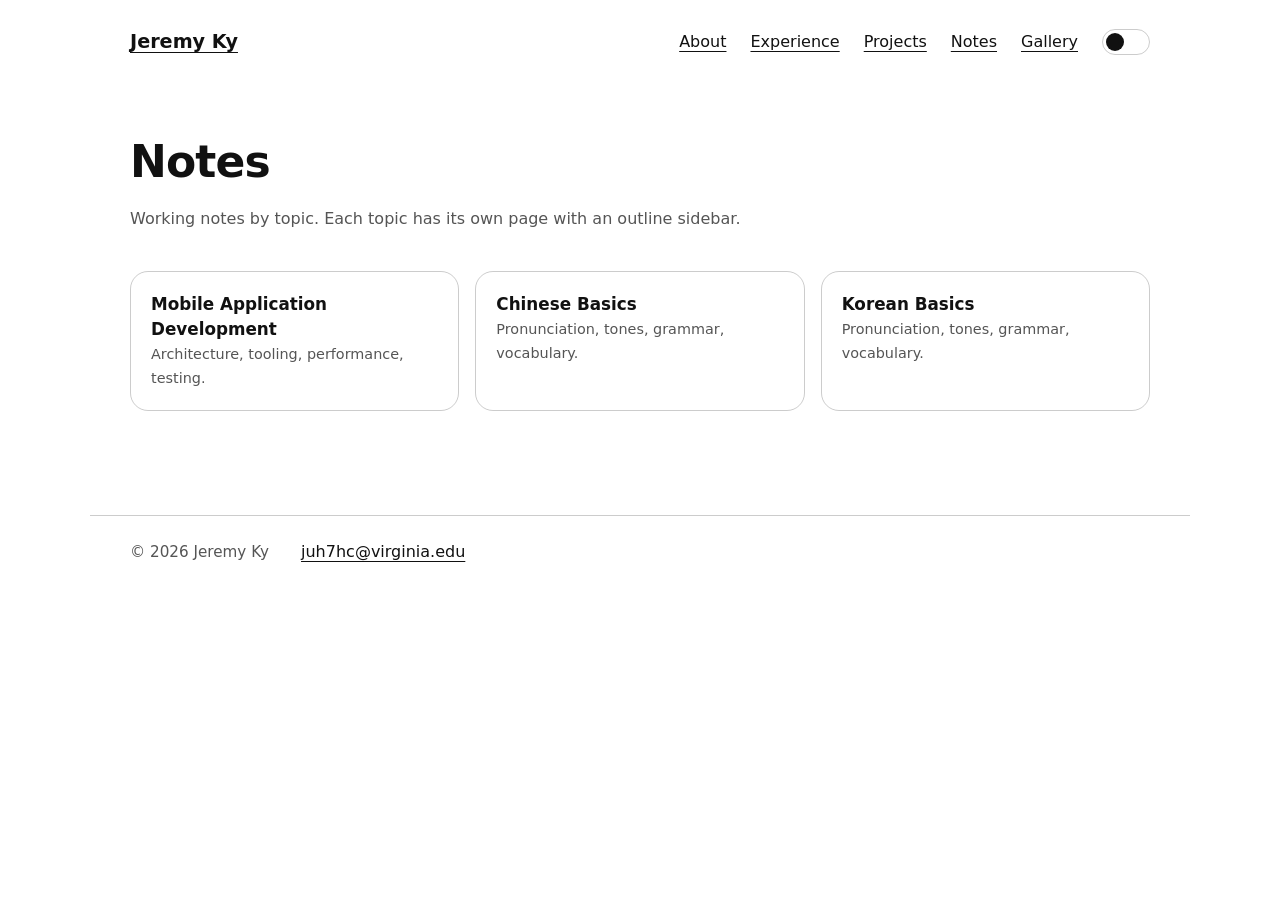
==== pages/notes/index.html @ 879fbbfe "updates + notes base" ====
<!DOCTYPE html>
<html lang="en" data-theme="light">
<head>
  <meta charset="UTF-8" />
  <meta name="viewport" content="width=device-width, initial-scale=1.0" />
  <title>Notes · Jeremy Ky</title>
  <link rel="icon" href="../../assets/img/favicon.jpeg" type="image/jpeg">
  <link rel="stylesheet" href="/assets/css/styles.css" />
</head>

<body>
  <header class="site-header">
    <nav class="nav container">
      <a class="nav__brand" href="/">Jeremy Ky</a>
      <div class="nav__right">
        <a href="/pages/about.html">About</a>
        <a href="/pages/experience.html">Experience</a>
        <a href="/pages/projects.html">Projects</a>
        <a href="/pages/notes/index.html" aria-current="page">Notes</a>
        <a href="/pages/gallery.html">Gallery</a>
        <button class="theme-toggle" type="button" aria-label="Toggle black/white theme">
          <span class="toggle-track">
            <span class="toggle-thumb"></span>
          </span>
        </button>
      </div>
    </nav>
  </header>

  <main class="container page">
    <header class="page__header">
      <h1 class="page__title">Notes</h1>
      <p class="page__subtitle">
        Working notes by topic. Each topic has its own page with an outline sidebar.
      </p>
    </header>

    <nav class="notes-index" aria-label="Topics">
      <a href="/pages/notes/mobile-app-dev.html" class="notes-index__link">
        <strong>Mobile Application Development</strong><br>
        <span style="color: var(--muted); font-size: 0.9rem;">Architecture, tooling, performance, testing.</span>
      </a>
      <a href="/pages/notes/chinese-basics.html" class="notes-index__link">
        <strong>Chinese Basics</strong><br>
        <span style="color: var(--muted); font-size: 0.9rem;">Pronunciation, tones, grammar, vocabulary.</span>
      </a>
      <a href="/pages/notes/korean-basics.html" class="notes-index__link">
        <strong>Korean Basics</strong><br>
        <span style="color: var(--muted); font-size: 0.9rem;">Pronunciation, tones, grammar, vocabulary.</span>
      </a>
    </nav>
  </main>

  <footer class="site-footer">
    <div class="container footer">
      <p class="footer__small">© <span id="year"></span> Jeremy Ky</p>
      <div class="footer__links">
        <a href="mailto:juh7hc@virginia.edu">juh7hc@virginia.edu</a>
      </div>
    </div>
  </footer>

  <script>
    document.getElementById("year").textContent = new Date().getFullYear();
    const root = document.documentElement;
    const btn = document.querySelector(".theme-toggle");
    const saved = localStorage.getItem("theme");
    if (saved) root.setAttribute("data-theme", saved);
    btn.addEventListener("click", () => {
      const current = root.getAttribute("data-theme") || "light";
      const next = current === "bw" ? "light" : "bw";
      root.setAttribute("data-theme", next);
      localStorage.setItem("theme", next);
    });
  </script>
</body>
</html>
---- assets/css/styles.css ----
/* --------- CSS RESET (lightweight) --------- */
* { box-sizing: border-box; }
html, body { height: 100%; }
body { margin: 0; }
img { max-width: 100%; display: block; }

/* --------- THEME VARIABLES --------- */
:root {
  /* Light theme (default) */

  --bg: #ffffff;
  --text: #111111;
  --muted: #555555;
  --link: #111111;
  --border: rgba(0, 0, 0, 0.2);



  --maxw: 1100px;
  --padx: 2.5rem;
  --pady: 2.25rem;

  --font: ui-sans-serif, system-ui, -apple-system, Segoe UI, Roboto, Helvetica, Arial, "Apple Color Emoji", "Segoe UI Emoji";
}

/* dark mode */
html[data-theme="bw"] {
  --bg: #000000;
  --text: #ffffff;
  --muted: #cccccc;
  --link: #ffffff;
  --border: rgba(255, 255, 255, 0.25);
}


/* --------- BASE --------- */
body {
  font-family: var(--font);
  background: var(--bg);
  color: var(--text);
  line-height: 1.5;
}

a {
  color: var(--link);
  text-decoration: underline;
  text-underline-offset: 4px;
}

a:hover {
  opacity: 0.85;
}

.container {
  max-width: var(--maxw);
  margin: 0 auto;
  padding-left: var(--padx);
  padding-right: var(--padx);
}

/* --------- NAV --------- */
.site-header {
  padding-top: 1.75rem;
}

.nav {
  display: flex;
  align-items: center;
  justify-content: space-between;
}

.nav__brand {
  font-size: 1.2rem;
  font-weight: 600;
}

.nav__right {
  display: flex;
  align-items: center;
  gap: 1.5rem;
}

.toggle-track {
  width: 48px;
  height: 26px;
  border-radius: 999px;
  border: 1px solid var(--border);
  padding: 3px;
  display: flex;
  align-items: center;
  background: transparent;
  transition: background 0.25s ease, border-color 0.25s ease;
}

.toggle-thumb {
  width: 18px;
  height: 18px;
  border-radius: 50%;
  background: var(--text);
  transform: translateX(0);
  transition: transform 0.25s ease, background 0.25s ease;
}

.theme-toggle {
    outline: none;
}

html[data-theme="bw"] .toggle-thumb {
  transform: translateX(22px);
}


.theme-toggle:focus-visible .toggle-track {
  box-shadow: 0 0 0 2px var(--text);
}

.theme-toggle {
  appearance: none;
  -webkit-appearance: none;
  background: transparent;
  border: 0;
  padding: 0;
  margin: 0;
  outline: none;
  box-shadow: none;
  cursor: pointer;
  line-height: 0;
}




/* --------- HERO --------- */
.hero {
  padding-top: 6rem;
  padding-bottom: 4rem;
  display: flex;
  align-items: flex-start;
  justify-content: space-between;
  gap: 3.5rem;
}

.hero__text {
  flex: 1;
  min-width: 320px;
}

.hero__hello {
  margin: 0 0 0.75rem 0;
  font-size: 1.15rem;
}

.hero__title {
  margin: 0 0 1rem 0;
  font-size: clamp(2rem, 4vw, 3rem);
  letter-spacing: -0.02em;
}

.hero__subtitle {
  margin: 0 0 2rem 0;
  color: var(--muted);
  max-width: 55ch;
}

.hero__links {
  display: flex;
  flex-wrap: wrap;
  align-items: center;
  gap: 1.25rem 1.75rem;
  margin-top: 0.5rem;
}

/* Icon links */
.icon-link {
  display: inline-flex;
  align-items: center;
  justify-content: center;
  color: var(--text);
  text-decoration: none;
  opacity: 0.8;
  transition: opacity 200ms ease, transform 200ms ease;
}

.icon-link:hover {
  opacity: 1;
  transform: translateY(-1px);
}

.icon-link svg {
  width: 20px;
  height: 20px;
  display: block;
}

.hero__media {
  width: 280px;
  flex: 0 0 auto;
}

.portrait {
  width: 100%;
  aspect-ratio: 3 / 4;       /* forces a vertical portrait box */
  object-fit: cover;          /* crops nicely */
  border-radius: 18px;
  border: 1px solid var(--border);
}

/* --------- FOOTER --------- */
.site-footer {
  padding-top: 2.5rem;
  padding-bottom: 2.5rem;
}

.footer {
  display: flex;
  align-items: baseline;
  justify-content: flex-start;
  gap: 2rem;
  border-top: 1px solid var(--border);
  padding-top: 1.5rem;
}

.footer__small {
  margin: 0;
  color: var(--muted);
  font-size: 0.95rem;
}

/* --------- RESPONSIVE --------- */
@media (max-width: 900px) {
  .hero {
    padding-top: 3.5rem;
    flex-direction: column;
    align-items: stretch;
  }

  .hero__media {
    width: min(360px, 100%);
  }

  .nav__right {
    gap: 1rem;
    flex-wrap: wrap;
    justify-content: flex-end;
  }

  .container {
    padding-left: 1.25rem;
    padding-right: 1.25rem;
  }
}


html, body {
  height: 100%;
  background: var(--bg);
}



/* --------- PAGE --------- */
.page {
  padding-top: 4.5rem;
  padding-bottom: 4rem;
}

.page__header {
  margin-bottom: 2.5rem;
}

.page__title {
  margin: 0 0 0.75rem 0;
  font-size: clamp(2rem, 3.5vw, 2.75rem);
  letter-spacing: -0.02em;
}

.page__subtitle {
  margin: 0;
  color: var(--muted);
  max-width: 70ch;
}

/* --------- PROJECTS GRID --------- */
.projects {
  display: grid;
  grid-template-columns: repeat(2, minmax(0, 1fr));
  gap: 1.75rem;
}

@media (max-width: 900px) {
  .projects {
    grid-template-columns: 1fr;
  }
}

/* --------- CARD --------- */
.card {
  border: 1px solid var(--border);
  border-radius: 18px;
  padding: 1.25rem 1.25rem;
  background: transparent;
}

.card__top {
  display: flex;
  align-items: flex-start;
  justify-content: space-between;
  gap: 1rem;
  margin-bottom: 0.75rem;
}

.card__title {
  margin: 0;
  font-size: 1.25rem;
}

.card__desc {
  margin: 0 0 1rem 0;
  color: var(--muted);
}

.card__links {
  display: flex;
  gap: 1.25rem;
}

/* --------- TAGS --------- */
.tags {
  display: flex;
  flex-wrap: wrap;
  gap: 0.5rem;
  justify-content: flex-end;
}

.tag {
  border: 1px solid var(--border);
  border-radius: 999px;
  padding: 0.25rem 0.6rem;
  font-size: 0.85rem;
  color: var(--text);
}

/* =========================
   GALLERY PAGE
========================= */

/* Filters (simple, consistent with your design) */
.gallery-filters {
  display: flex;
  flex-wrap: wrap;
  gap: 0.6rem;
  margin: 0 0 1.5rem 0;
}

.pill {
  border: 1px solid var(--border);
  background: transparent;
  color: var(--text);
  padding: 0.35rem 0.75rem;
  border-radius: 999px;
  font: inherit;
  cursor: pointer;
  opacity: 0.8;
}

.pill:hover { opacity: 1; }

.pill.is-active {
  opacity: 1;
  background: var(--text);
  color: var(--bg);
}

/* Grid */
.gallery {
  display: grid;
  grid-template-columns: repeat(3, minmax(0, 1fr));
  gap: 1.25rem;
}

@media (max-width: 1000px) {
  .gallery { grid-template-columns: repeat(2, minmax(0, 1fr)); }
}

@media (max-width: 650px) {
  .gallery { grid-template-columns: 1fr; }
}

/* Card */
.gallery-card {
  border: 1px solid var(--border);
  border-radius: 18px;
  overflow: hidden;
  background: transparent;
}

/* Clickable image area */
.gallery-card__btn {
  width: 100%;
  border: 0;
  padding: 0;
  background: transparent;
  cursor: pointer;
  text-align: left;
}

/* Make all thumbnails consistent:
   - fixed aspect ratio
   - object-fit cover so they crop nicely
*/
.gallery-card img {
  width: 100%;
  aspect-ratio: 4 / 3;   /* change to 1/1 if you prefer squares */
  object-fit: cover;
  display: block;
  transition: transform 160ms ease, opacity 160ms ease;
}

.gallery-card__btn:hover img {
  transform: scale(1.02);
  opacity: 0.96;
}

/* Caption */
.gallery-card__cap {
  padding: 0.9rem 1rem 1rem;
  display: flex;
  justify-content: space-between;
  align-items: baseline;
  gap: 1rem;
}

.gallery-card__title {
  margin: 0;
  font-size: 1rem;
  font-weight: 600;
}

.gallery-card__meta {
  margin: 0;
  font-size: 0.9rem;
  color: var(--muted);
  white-space: nowrap;
}

/* =========================
   LIGHTBOX (optional)
========================= */
.lightbox[hidden] { display: none; }

.lightbox {
  position: fixed;
  inset: 0;
  z-index: 9999;
}

.lightbox__backdrop {
  position: absolute;
  inset: 0;
  background: rgba(0,0,0,0.7);
}

html[data-theme="bw"] .lightbox__backdrop {
  background: rgba(255,255,255,0.12);
}

.lightbox__panel {
  position: relative;
  width: min(1100px, 92vw);
  margin: 6vh auto 0;
  border-radius: 18px;
  overflow: hidden;
  border: 1px solid var(--border);
  background: var(--bg);
}

.lightbox__img {
  width: 100%;
  height: auto;
  display: block;
  background: var(--bg);
}

.lightbox__close {
  position: absolute;
  top: 0.6rem;
  right: 0.7rem;
  width: 40px;
  height: 40px;
  border-radius: 999px;
  border: 1px solid var(--border);
  background: var(--bg);
  color: var(--text);
  font-size: 1.6rem;
  line-height: 1;
  cursor: pointer;
}

.lightbox__close:hover { opacity: 0.85; }


/* =========================
   GALLERY (FLIP CARDS)
========================= */

.gallery {
  display: grid;
  grid-template-columns: repeat(3, minmax(0, 1fr));
  gap: 1.25rem;
}

@media (max-width: 1000px) {
  .gallery { grid-template-columns: repeat(2, minmax(0, 1fr)); }
}
@media (max-width: 650px) {
  .gallery { grid-template-columns: 1fr; }
}

/* Outer card */
.flip {
  border: 1px solid var(--border);
  border-radius: 18px;
  overflow: hidden;
  background: transparent;
}

/* Clickable inner wrapper */
.flip__inner {
  width: 100%;
  border: 0;
  padding: 0;
  background: transparent;
  cursor: pointer;
  display: block;

  /* flip setup */
  position: relative;
  perspective: 1000px;
  line-height: 0;
}

/* preserve sizing + ensure all images fit uniformly */
.flip__face {
  width: 100%;
  aspect-ratio: 4 / 3;    /* change to 1/1 if you want square */
  backface-visibility: hidden;
  transform-style: preserve-3d;
  transition: transform 220ms ease;
}

/* FRONT */
.flip__front {
  transform: rotateY(0deg);
}

.flip__front img {
  width: 100%;
  height: 100%;
  object-fit: cover;
  display: block;
  transition: transform 160ms ease, opacity 160ms ease;
}

/* subtle hover */
.flip__inner:hover .flip__front img {
  transform: scale(1.02);
  opacity: 0.96;
}

/* BACK */
.flip__back {
  position: absolute;
  inset: 0;
  transform: rotateY(180deg);
  background: var(--bg);
  color: var(--text);

  /* center content */
  display: flex;
  align-items: center;
  justify-content: center;
  padding: 1rem;
}

/* caption block on back */
.flip__cap {
  width: 100%;
  max-width: 48ch;
  line-height: 1.45;
}

.flip__title {
  margin: 0 0 0.35rem 0;
  font-size: 1.05rem;
  font-weight: 600;
}

.flip__meta {
  margin: 0 0 0.75rem 0;
  color: var(--muted);
  font-size: 0.9rem;
}

.flip__desc {
  margin: 0;
  color: var(--text);
  font-size: 0.95rem;
  opacity: 0.95;
}

/* flipped state */
.flip.is-flipped .flip__front { transform: rotateY(180deg); }
.flip.is-flipped .flip__back  { transform: rotateY(360deg); }

/* keyboard focus */
.flip__inner:focus-visible {
  outline: none;
  box-shadow: 0 0 0 2px var(--text);
}

/* Reduced motion */
@media (prefers-reduced-motion: reduce) {
  .flip__face { transition: none; }
  .flip__front img { transition: none; }
}


/* =========================
   FLIP GALLERY CARDS
========================= */

/* Grid (if not already defined elsewhere) */
.gallery {
  display: grid;
  grid-template-columns: repeat(3, minmax(0, 1fr));
  gap: 1.25rem;
}

@media (max-width: 1000px) {
  .gallery { grid-template-columns: repeat(2, minmax(0, 1fr)); }
}

@media (max-width: 650px) {
  .gallery { grid-template-columns: 1fr; }
}

/* Outer card */
.flip {
  border: 1px solid var(--border);
  border-radius: 18px;
  overflow: hidden;
  background: transparent;
}

/* Clickable inner wrapper */
.flip__inner {
  width: 100%;
  padding: 0;
  border: 0;
  background: transparent;
  cursor: pointer;

  position: relative;
  perspective: 1000px;
  display: block;
  line-height: 0;
}

/* Faces (shared) */
.flip__face {
  width: 100%;
  aspect-ratio: 4 / 3;          /* change to 1 / 1 for square */
  backface-visibility: hidden;
  transform-style: preserve-3d;
  transition: transform 220ms ease;
}

/* FRONT */
.flip__front {
  transform: rotateY(0deg);
}

.flip__front img {
  width: 100%;
  height: 100%;
  object-fit: cover;
  display: block;
  transition: transform 160ms ease, opacity 160ms ease;
}

/* Subtle hover */
.flip__inner:hover .flip__front img {
  transform: scale(1.02);
  opacity: 0.96;
}

/* BACK */
.flip__back {
  position: absolute;
  inset: 0;
  transform: rotateY(180deg);
  background: var(--bg);
  color: var(--text);

  display: flex;
  align-items: center;
  justify-content: center;
  padding: 1rem;
}

/* Single clean line */
.flip__line {
  margin: 0;
  max-width: 28ch;
  text-align: center;
  line-height: 1.35;
  font-size: 1rem;
  color: var(--muted);
}

/* Flipped state */
.flip.is-flipped .flip__front {
  transform: rotateY(180deg);
}

.flip.is-flipped .flip__back {
  transform: rotateY(360deg);
}

/* Keyboard accessibility */
.flip__inner:focus-visible {
  outline: none;
  box-shadow: 0 0 0 2px var(--text);
}

/* Reduced motion support */
@media (prefers-reduced-motion: reduce) {
  .flip__face {
    transition: none;
  }

  .flip__front img {
    transition: none;
  }
}


/* =========================
   ABOUT PAGE TYPOGRAPHY
========================= */

.about__grid {
  display: block;
}

/* Main reading column */
.about__main {
  width: 100%;                     /* use full container width */
  overflow: hidden;                /* contain floated carousel */
}


.about__main p {
  margin: 0 0 1rem 0;
  font-size: 1.02rem;           /* slightly nicer for reading */
  line-height: 1.7;
  color: var(--text);
}

.about__main p:last-child {
  margin-bottom: 0;
}

/* Style inline links in about content */
.about__main p a {
  text-decoration: none;
  font-weight: 600;
  color: var(--muted);
  transition: opacity 200ms ease;
}

.about__main p a:hover {
  opacity: 0.7;
}

/* Dark mode link color adjustment */
html[data-theme="bw"] .about__main p a {
  color: var(--muted);
}

/* Sidebar cards */
.about__side {
  display: grid;
  gap: 1rem;
}

.about__card {
  border: 1px solid var(--border);
  border-radius: 18px;
  padding: 1.1rem 1.1rem;
}

.about__h2 {
  margin: 0 0 0.75rem 0;
  font-size: 1.05rem;
  letter-spacing: -0.01em;
}

.about__links {
  display: flex;
  flex-wrap: wrap;
  gap: 0.6rem 0.9rem;
}

.about__mini {
  margin: 0.25rem 0 0 1.1rem;
  padding: 0;
}

.about__mini li {
  margin: 0.35rem 0;
  color: var(--muted);
}



/* =========================
   ABOUT PHOTO CAROUSEL
========================= */

.about-gallery {
  float: right;
  width: 320px;                 /* controls carousel size */
  margin: 0.25rem 0 1.5rem 2rem; /* space from text */
  shape-outside: margin-box;
}

.carousel {
  display: block;
}

/* Carousel flip card */
.carousel__flip {
  margin: 0 0 0.5rem 0;
}

.carousel__flip .flip__face {
  aspect-ratio: 4 / 5;          /* vertical portrait orientation */
}

.carousel__flip .flip__front img,
.carousel__flip .flip__back img {
  width: 100%;
  height: 100%;
  object-fit: cover;
  display: block;
}

.carousel__flip .flip__back {
  background: var(--bg);
}

.carousel__cap {
  margin: 0 0 0.5rem 0;
  padding: 0.6rem 0.75rem;
  font-size: 0.9rem;
  color: var(--muted);
  text-align: center;
  min-height: 2.5rem;
}

/* Minimal controls */
.carousel__controls {
  display: flex;
  justify-content: center;
  gap: 0.5rem;
  margin-top: 0.5rem;
}

.carousel__btn {
  width: 32px;
  height: 32px;
  border-radius: 999px;
  border: 1px solid var(--border);
  background: transparent;
  color: var(--text);
  cursor: pointer;
  line-height: 1;
  font-size: 0.95rem;
  transition: opacity 150ms ease, border-color 150ms ease;
}

.carousel__btn:hover {
  opacity: 0.7;
  border-color: var(--text);
}

.carousel__btn:focus-visible {
  outline: none;
  box-shadow: 0 0 0 2px var(--text);
}

/* Mobile: stack carousel above text */
@media (max-width: 800px) {
  .about-gallery {
    float: none;
    width: 100%;
    margin: 0 0 1.5rem 0;
    max-width: 400px;
  }
  
  .carousel__img {
    aspect-ratio: 16 / 10;      /* wider on mobile */
  }
}


/* Clear float after main text */
.about__main::after {
  content: "";
  display: block;
  clear: both;
}

/* =========================
   BLOG (password-protected)
========================= */
.blog-gate {
  max-width: 400px;
}

.blog-auth-form {
  display: flex;
  flex-direction: column;
  gap: 0.75rem;
  margin-top: 1rem;
}

.blog-auth-form input {
  padding: 0.6rem 0.9rem;
  border: 1px solid var(--border);
  border-radius: 12px;
  font: inherit;
  background: var(--bg);
  color: var(--text);
}

.blog-auth-form .btn {
  padding: 0.6rem 1rem;
  border: 1px solid var(--border);
  border-radius: 12px;
  background: var(--text);
  color: var(--bg);
  font: inherit;
  cursor: pointer;
  text-decoration: none;
  display: inline-block;
  text-align: center;
}

.blog-auth-error {
  margin-top: 0.75rem;
  color: #c00;
}

html[data-theme="bw"] .blog-auth-error {
  color: #f66;
}

.blog-list {
  display: grid;
  gap: 1.25rem;
}

.blog-list .card__title a {
  text-decoration: none;
}

.blog-post__body {
  max-width: 70ch;
}

.blog-post__body p {
  margin: 0 0 1rem 0;
  line-height: 1.7;
}

.blog-post__body h2 {
  margin: 2rem 0 0.75rem 0;
  font-size: 1.25rem;
}

.blog-post__body h3 {
  margin: 1.5rem 0 0.5rem 0;
  font-size: 1.1rem;
}

.blog-post__body ul {
  margin: 0 0 1rem 0;
  padding-left: 1.5rem;
}

.blog-post__body li {
  margin: 0.35rem 0;
}

.blog-post__body code {
  font-size: 0.9em;
  padding: 0.15rem 0.4rem;
  background: var(--border);
  border-radius: 4px;
}

/* =========================
   NOTES PAGE: topics + outline
========================= */
.notes-layout {
  display: grid;
  grid-template-columns: minmax(0, 200px) 1fr minmax(0, 220px);
  gap: 2rem;
  align-items: start;
  margin-top: 1.5rem;
}

/* Single topic page: content + outline only (no left sidebar) */
.notes-layout.notes-topic-page {
  grid-template-columns: 1fr minmax(0, 220px);
}

.notes-topics {
  position: sticky;
  top: 2rem;
  border-right: 1px solid var(--border);
  padding-right: 1.25rem;
}

.notes-topics__title {
  margin: 0 0 0.75rem 0;
  font-size: 0.8rem;
  font-weight: 600;
  text-transform: uppercase;
  letter-spacing: 0.04em;
  color: var(--muted);
}

.notes-topics__list {
  list-style: none;
  margin: 0;
  padding: 0;
}

.notes-topics__item {
  margin: 0;
}

.notes-topics__link {
  display: block;
  padding: 0.4rem 0;
  font-size: 0.95rem;
  color: var(--text);
  text-decoration: none;
  border-radius: 8px;
  transition: background 0.15s ease, color 0.15s ease;
}

.notes-topics__link:hover {
  background: var(--border);
  color: var(--text);
}

.notes-topics__link.is-active {
  font-weight: 600;
  color: var(--text);
}

.notes-topic {
  display: none;
}

.notes-topic.is-visible {
  display: block;
}

.notes-outline {
  position: sticky;
  top: 2rem;
  border-left: 1px solid var(--border);
  padding-left: 1.25rem;
}

.notes-outline__title {
  margin: 0 0 0.75rem 0;
  font-size: 0.8rem;
  font-weight: 600;
  text-transform: uppercase;
  letter-spacing: 0.04em;
  color: var(--muted);
}

.notes-outline__nav {
  list-style: none;
  margin: 0;
  padding: 0;
}

.notes-outline__item {
  margin: 0;
}

.notes-outline__link {
  display: block;
  padding: 0.35rem 0;
  font-size: 0.875rem;
  color: var(--muted);
  text-decoration: none;
  border-radius: 6px;
  transition: color 0.15s ease, background 0.15s ease;
  line-height: 1.35;
}

.notes-outline__link:hover {
  color: var(--text);
}

.notes-outline__link.is-active {
  color: var(--text);
  font-weight: 500;
}

.notes-outline__item--h3 .notes-outline__link {
  padding-left: 0.75rem;
  font-size: 0.8rem;
}

/* Notes index: list of topic links */
.notes-index {
  display: grid;
  grid-template-columns: repeat(auto-fill, minmax(260px, 1fr));
  gap: 1rem;
  margin-top: 1.5rem;
}

.notes-index__link {
  display: block;
  padding: 1.25rem;
  border: 1px solid var(--border);
  border-radius: 18px;
  color: var(--text);
  text-decoration: none;
  transition: border-color 0.15s ease, background 0.15s ease;
}

.notes-index__link:hover {
  background: var(--border);
}

.notes-index__link strong {
  font-size: 1.05rem;
}

@media (max-width: 1100px) {
  .notes-layout {
    grid-template-columns: 1fr;
  }

  .notes-topics {
    border-right: none;
    border-bottom: 1px solid var(--border);
    padding-right: 0;
    padding-bottom: 1rem;
    position: static;
  }

  .notes-outline {
    border-left: none;
    border-top: 1px solid var(--border);
    padding-left: 0;
    padding-top: 1rem;
    position: static;
  }
}
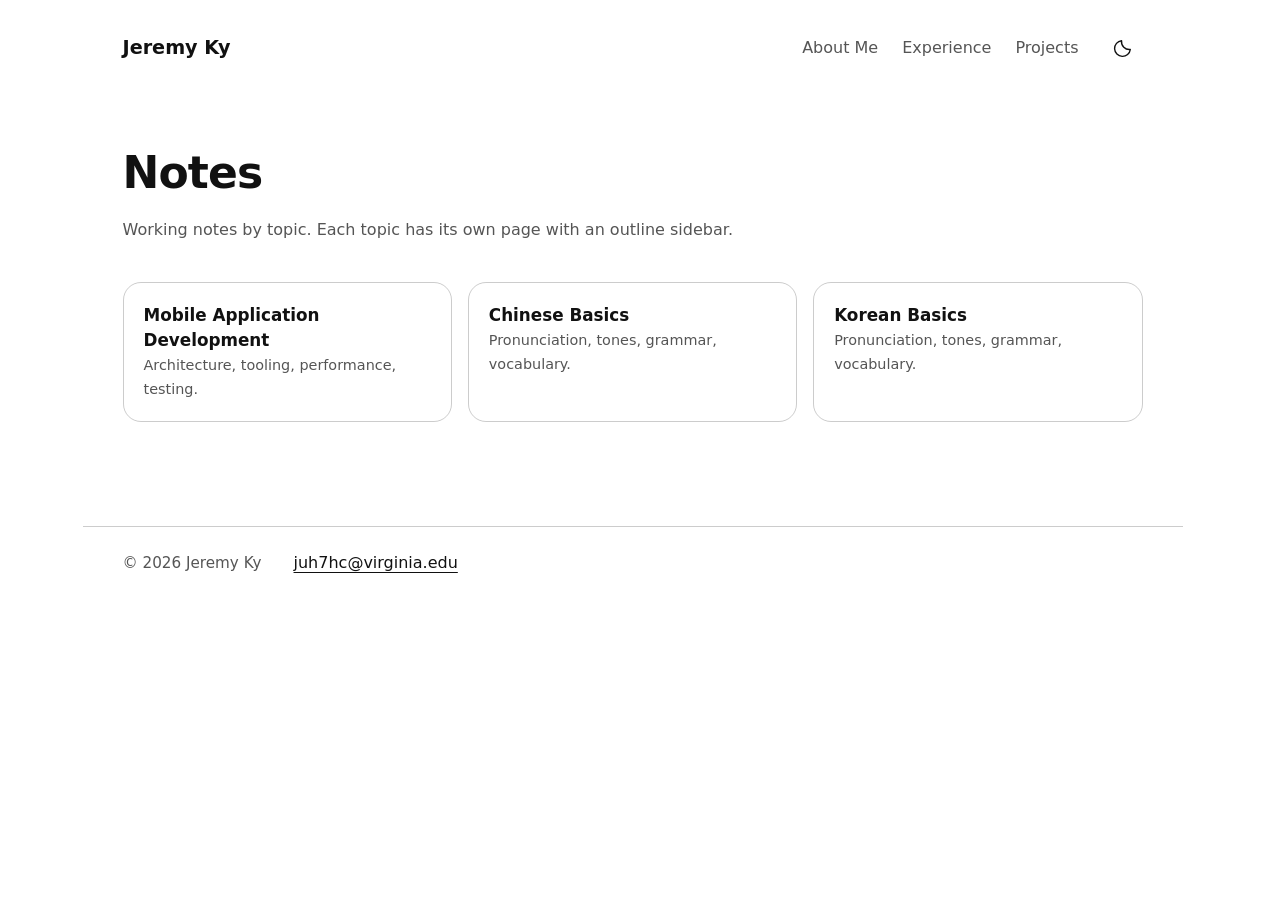
==== commit 25e00f3b: "Update portfolio pages, navigation, and photos" ====
--- a/pages/notes/index.html
+++ b/pages/notes/index.html
@@ -6,22 +6,25 @@
   <title>Notes · Jeremy Ky</title>
   <link rel="icon" href="../../assets/img/favicon.jpeg" type="image/jpeg">
   <link rel="stylesheet" href="/assets/css/styles.css" />
+  <script src="/assets/js/theme.js"></script>
 </head>
 
 <body>
   <header class="site-header">
-    <nav class="nav container">
+    <nav class="nav container" aria-label="Main navigation">
       <a class="nav__brand" href="/">Jeremy Ky</a>
       <div class="nav__right">
-        <a href="/pages/about.html">About</a>
+        <a href="/pages/about.html">About Me</a>
         <a href="/pages/experience.html">Experience</a>
         <a href="/pages/projects.html">Projects</a>
-        <a href="/pages/notes/index.html" aria-current="page">Notes</a>
-        <a href="/pages/gallery.html">Gallery</a>
-        <button class="theme-toggle" type="button" aria-label="Toggle black/white theme">
-          <span class="toggle-track">
-            <span class="toggle-thumb"></span>
-          </span>
+        <button class="theme-toggle" type="button" aria-label="Switch to dark mode">
+          <svg class="theme-icon theme-icon--moon" width="21" height="21" viewBox="0 0 24 24" fill="none" stroke="currentColor" stroke-width="1.6" stroke-linecap="round" stroke-linejoin="round" aria-hidden="true">
+            <path d="M20.9 13.1A9 9 0 0 1 10.9 3.1a9 9 0 1 0 10 10Z" />
+          </svg>
+          <svg class="theme-icon theme-icon--sun" width="21" height="21" viewBox="0 0 24 24" fill="none" stroke="currentColor" stroke-width="1.6" stroke-linecap="round" aria-hidden="true">
+            <circle cx="12" cy="12" r="4" />
+            <path d="M12 2v2m0 16v2M2 12h2m16 0h2M4.93 4.93l1.42 1.42m11.3 11.3 1.42 1.42M4.93 19.07l1.42-1.42m11.3-11.3 1.42-1.42" />
+          </svg>
         </button>
       </div>
     </nav>
@@ -62,16 +65,7 @@
 
   <script>
     document.getElementById("year").textContent = new Date().getFullYear();
-    const root = document.documentElement;
-    const btn = document.querySelector(".theme-toggle");
-    const saved = localStorage.getItem("theme");
-    if (saved) root.setAttribute("data-theme", saved);
-    btn.addEventListener("click", () => {
-      const current = root.getAttribute("data-theme") || "light";
-      const next = current === "bw" ? "light" : "bw";
-      root.setAttribute("data-theme", next);
-      localStorage.setItem("theme", next);
-    });
+
   </script>
 </body>
 </html>
--- a/assets/css/styles.css
+++ b/assets/css/styles.css
@@ -1,5 +1,6 @@
 /* --------- CSS RESET (lightweight) --------- */
 * { box-sizing: border-box; }
+html { scrollbar-gutter: stable; }
 html, body { height: 100%; }
 body { margin: 0; }
 img { max-width: 100%; display: block; }
@@ -59,12 +60,82 @@
 }
 
 /* --------- NAV --------- */
+.welcome {
+  display: none;
+}
+
+.welcome-active .welcome {
+  position: fixed;
+  inset: 0;
+  z-index: 100;
+  display: grid;
+  place-items: center;
+  background: var(--bg);
+  cursor: pointer;
+  transition: background 750ms ease;
+}
+
+.welcome__greeting {
+  font-family: var(--font), "Noto Sans Khmer", "Khmer Sangam MN";
+  font-size: clamp(3rem, 9vw, 6rem);
+  line-height: 1.5;
+  font-weight: 400;
+  color: var(--muted);
+  transform-origin: top left;
+}
+
+.welcome__hint {
+  position: absolute;
+  bottom: 2rem;
+  color: var(--muted);
+  font-size: 0.75rem;
+  opacity: 0.6;
+}
+
+.welcome-active .site-header,
+.welcome-active main,
+.welcome-active .site-footer {
+  visibility: hidden;
+  opacity: 0;
+}
+
+.welcome-active .hero__hello {
+  visibility: hidden;
+}
+
+.welcome-revealing .welcome {
+  background: transparent;
+}
+
+.welcome-revealing .welcome__hint {
+  opacity: 0;
+  transition: opacity 150ms;
+}
+
+.welcome-revealing .site-header,
+.welcome-revealing main,
+.welcome-revealing .site-footer {
+  visibility: visible;
+  opacity: 1;
+  transition: opacity 750ms ease;
+}
+
+@media (prefers-reduced-motion: reduce) {
+  .welcome-active .welcome { display: none; }
+  .welcome-active .site-header,
+  .welcome-active main,
+  .welcome-active .site-footer,
+  .welcome-active .hero__hello { visibility: visible; opacity: 1; }
+}
+
 .site-header {
   padding-top: 1.75rem;
 }
 
 .nav {
   display: flex;
+  flex-wrap: wrap;
+  gap: 1rem 2rem;
   align-items: center;
   justify-content: space-between;
 }
@@ -72,6 +143,20 @@
 .nav__brand {
   font-size: 1.2rem;
   font-weight: 600;
+  text-decoration: none;
+}
+
+.nav__right > a {
+  color: var(--muted);
+  text-decoration: none;
+  padding-block: 0.35rem;
+}
+
+.nav__right > a:hover,
+.nav__right > a[aria-current="page"] {
+  color: var(--text);
+  text-decoration: underline;
+  text-underline-offset: 6px;
 }
 
 .nav__right {
@@ -80,59 +165,38 @@
   gap: 1.5rem;
 }
 
-.toggle-track {
-  width: 48px;
-  height: 26px;
-  border-radius: 999px;
-  border: 1px solid var(--border);
-  padding: 3px;
-  display: flex;
-  align-items: center;
-  background: transparent;
-  transition: background 0.25s ease, border-color 0.25s ease;
-}
-
-.toggle-thumb {
-  width: 18px;
-  height: 18px;
-  border-radius: 50%;
-  background: var(--text);
-  transform: translateX(0);
-  transition: transform 0.25s ease, background 0.25s ease;
-}
-
-.theme-toggle {
-    outline: none;
-}
-
-html[data-theme="bw"] .toggle-thumb {
-  transform: translateX(22px);
-}
-
-
-.theme-toggle:focus-visible .toggle-track {
-  box-shadow: 0 0 0 2px var(--text);
-}
-
 .theme-toggle {
   appearance: none;
-  -webkit-appearance: none;
+  display: inline-grid;
+  place-items: center;
+  flex: 0 0 auto;
+  width: 40px;
+  height: 40px;
+  padding: 0;
+  border: 0;
+  border-radius: 50%;
   background: transparent;
-  border: 0;
-  padding: 0;
-  margin: 0;
-  outline: none;
-  box-shadow: none;
+  color: var(--text);
   cursor: pointer;
-  line-height: 0;
-}
-
-
-
+  transition: background 180ms ease;
+}
+
+.theme-toggle:hover {
+  background: var(--border);
+}
+
+.theme-toggle:focus-visible {
+  outline: 2px solid var(--text);
+  outline-offset: 3px;
+}
+
+.theme-icon--sun { display: none; }
+html[data-theme="bw"] .theme-icon--moon { display: none; }
+html[data-theme="bw"] .theme-icon--sun { display: block; }
 
 /* --------- HERO --------- */
 .hero {
-  padding-top: 6rem;
+  padding-top: 4.5rem;
   padding-bottom: 4rem;
   display: flex;
   align-items: flex-start;
@@ -160,6 +224,10 @@
   margin: 0 0 2rem 0;
   color: var(--muted);
   max-width: 55ch;
+}
+
+.hero__subtitle a {
+  color: inherit;
 }
 
 .hero__links {
@@ -280,7 +348,190 @@
   max-width: 70ch;
 }
 
+/* --------- EXPERIENCE --------- */
+.experience-links {
+  display: flex;
+  flex-wrap: wrap;
+  gap: 0.75rem 1.75rem;
+  margin-top: 1.25rem;
+  font-size: 0.9rem;
+}
+
+.experience-section + .experience-section { margin-top: 3.5rem; }
+
+.experience-section__title {
+  margin: 0 0 0.75rem;
+  color: var(--muted);
+  font-size: 0.8rem;
+  font-weight: 500;
+  letter-spacing: 0.1em;
+  text-transform: uppercase;
+}
+
+.experience-entry {
+  padding: 0;
+  border-top: 1px solid var(--border);
+}
+
+.experience-entry__header {
+  display: grid;
+  grid-template-columns: minmax(0, 1fr) auto 16px;
+  align-items: center;
+  gap: 0.5rem 1.5rem;
+  padding: 1.5rem 0;
+  list-style: none;
+  cursor: pointer;
+}
+
+.experience-entry__header::-webkit-details-marker { display: none; }
+.experience-entry__header:focus-visible { outline: 2px solid var(--text); outline-offset: 4px; }
+.experience-entry__header:hover .experience-entry__company { color: var(--muted); }
+.experience-entry__identity,
+.experience-entry__company,
+.experience-entry__role { display: block; }
+.experience-entry__content { padding-bottom: 1.75rem; }
+.experience-entry__content > :first-child { margin-top: 0; }
+
+.experience-entry__indicator {
+  width: 8px;
+  height: 8px;
+  border-right: 1.5px solid var(--muted);
+  border-bottom: 1.5px solid var(--muted);
+  transform: rotate(45deg);
+  transition: transform 180ms ease;
+}
+
+.experience-entry[open] .experience-entry__indicator { transform: rotate(225deg); }
+
+.experience-entry__company {
+  margin: 0;
+  font-size: 1.15rem;
+  font-weight: 600;
+  letter-spacing: -0.02em;
+}
+
+.experience-entry__role {
+  margin: 0.3rem 0 0;
+  color: var(--muted);
+  font-size: 0.95rem;
+}
+
+.experience-entry__date {
+  flex-shrink: 0;
+  margin: 0;
+  color: var(--muted);
+  font-size: 0.85rem;
+  font-variant-numeric: tabular-nums;
+}
+
+.experience-entry__summary { margin: 1rem 0 0; }
+
+.experience-entry__bullets {
+  margin: 0.75rem 0 0;
+  padding-left: 1.15rem;
+  line-height: 1.7;
+}
+
+.experience-entry__bullets li + li { margin-top: 0.35rem; }
+.experience-entry__bullets li::marker { color: var(--muted); }
+
+.experience-entry__tech {
+  margin: 1rem 0 0;
+  color: var(--muted);
+  font-size: 0.8rem;
+  line-height: 1.8;
+}
+
+.experience-skills { margin: 0; border-top: 1px solid var(--border); }
+.experience-skills > div { display: grid; grid-template-columns: 120px 1fr; gap: 1rem; padding-top: 1rem; }
+.experience-skills dt { font-weight: 500; font-size: 0.9rem; }
+.experience-skills dd { margin: 0; color: var(--muted); font-size: 0.9rem; }
+
+@media (max-width: 600px) {
+  .experience-entry__header { grid-template-columns: minmax(0, 1fr) 16px; gap: 0.5rem 1rem; }
+  .experience-entry__date { grid-column: 1; grid-row: 2; }
+  .experience-entry__indicator { grid-column: 2; grid-row: 1 / 3; }
+  .experience-skills > div { grid-template-columns: 1fr; gap: 0.25rem; }
+}
+
+@media (prefers-reduced-motion: reduce) {
+  .experience-entry__indicator { transition: none; }
+}
+
 /* --------- PROJECTS GRID --------- */
+.project-gallery {
+  display: grid;
+  grid-template-columns: repeat(2, minmax(0, 1fr));
+  align-items: start;
+  gap: 4rem 2.5rem;
+}
+
+.project-tile:nth-child(even) { transform: translateY(5rem); }
+.projects-page { padding-bottom: 7rem; }
+
+.project-tile__preview {
+  position: relative;
+  display: block;
+  overflow: hidden;
+  border-radius: 8px;
+  text-decoration: none;
+  isolation: isolate;
+}
+
+.project-tile__preview img {
+  width: 100%;
+  height: auto;
+  transition: transform 550ms cubic-bezier(.22, 1, .36, 1);
+}
+
+.project-tile__arrow {
+  position: absolute;
+  right: 1rem;
+  bottom: 1rem;
+  display: grid;
+  place-items: center;
+  width: 38px;
+  height: 38px;
+  border-radius: 50%;
+  background: #fff;
+  color: #111;
+  opacity: 0;
+  transform: translateY(8px);
+  transition: opacity 200ms ease, transform 200ms ease;
+}
+
+.project-tile__preview:hover { opacity: 1; }
+.project-tile__preview:hover img,
+.project-tile__preview:focus-visible img { transform: scale(1.035); }
+.project-tile__preview:hover .project-tile__arrow,
+.project-tile__preview:focus-visible .project-tile__arrow { opacity: 1; transform: none; }
+.project-tile__preview:focus-visible { outline: 2px solid var(--text); outline-offset: 5px; }
+
+.project-tile__caption { padding: 1.25rem 0.15rem 0; }
+.project-tile__category { margin: 0 0 0.35rem; color: var(--muted); font-size: 0.75rem; }
+.project-tile__title { margin: 0; font-size: 1.35rem; font-weight: 600; letter-spacing: -0.025em; }
+.project-tile__description { margin: 0.6rem 0 0; color: var(--muted); line-height: 1.65; font-size: 0.95rem; }
+.project-tile__tech { margin: 0.85rem 0 0; color: var(--muted); font-size: 0.75rem; line-height: 1.7; }
+.project-tile__award { margin: 0.75rem 0 0; font-size: 0.8rem; }
+.project-tile__links { display: flex; gap: 1.25rem; margin-top: 0.85rem; font-size: 0.85rem; }
+
+@media (max-width: 700px) {
+  .project-gallery { grid-template-columns: 1fr; gap: 2.75rem; }
+  .project-tile:nth-child(even) { transform: none; }
+  .projects-page { padding-bottom: 2.25rem; }
+}
+
+@media (hover: none) {
+  .project-tile__arrow { opacity: 1; transform: none; }
+}
+
+@media (prefers-reduced-motion: reduce) {
+  .project-tile__preview img,
+  .project-tile__arrow { transition: none; }
+  .project-tile__preview:hover img,
+  .project-tile__preview:focus-visible img { transform: none; }
+}
+
 .projects {
   display: grid;
   grid-template-columns: repeat(2, minmax(0, 1fr));
@@ -756,7 +1007,7 @@
 /* Main reading column */
 .about__main {
   width: 100%;                     /* use full container width */
-  overflow: hidden;                /* contain floated carousel */
+  overflow: visible;
 }
 
 
@@ -771,10 +1022,205 @@
   margin-bottom: 0;
 }
 
+.about__section + .about__section {
+  margin-top: 3rem;
+}
+
+.study-abroad__title {
+  margin: 0 0 1rem;
+  font-size: 1.4rem;
+  font-weight: 600;
+  letter-spacing: -0.02em;
+}
+
+.study-abroad__heading {
+  display: flex;
+  align-items: baseline;
+  flex-wrap: wrap;
+  gap: 0.5rem 1rem;
+  margin: 0 0 1rem;
+  font-size: 1.4rem;
+  font-weight: 600;
+}
+
+.study-abroad__heading span {
+  color: var(--muted);
+  font-size: 0.9rem;
+  font-weight: 400;
+}
+
+.about__section--with-photo {
+  display: grid;
+  grid-template-columns: minmax(0, 1fr) 260px;
+  align-items: start;
+  gap: 2.5rem;
+}
+
+.polaroid {
+  --photo-angle: -3deg;
+  position: relative;
+  isolation: isolate;
+  transform: rotate(var(--photo-angle));
+  transition: transform 350ms cubic-bezier(.22, 1, .36, 1), box-shadow 350ms ease;
+  width: 100%;
+  margin: 0;
+  padding: 12px 12px 0;
+  background: linear-gradient(125deg, #fffefb, #f5f2e9);
+  color: #777;
+  border: 1px solid rgba(70, 55, 30, 0.14);
+  border-radius: 2px;
+  box-shadow: 0 2px 3px rgba(0, 0, 0, 0.08), 0 10px 24px rgba(0, 0, 0, 0.12);
+}
+
+.polaroid__image {
+  display: block;
+  width: 100%;
+  height: auto;
+  object-fit: contain;
+}
+
+.polaroid__placeholder {
+  display: flex;
+  flex-direction: column;
+  align-items: center;
+  justify-content: center;
+  gap: 0.75rem;
+  background: #f1f1ef;
+  font-size: 0.75rem;
+}
+
+.polaroid__caption {
+  font-family: "Segoe Print", "Bradley Hand", "Chalkboard SE", cursive;
+  padding: 1.15rem 0 1.35rem;
+  color: #666;
+  font-size: 0.8rem;
+  letter-spacing: 0.02em;
+  text-align: center;
+}
+
+html[data-theme="bw"] .polaroid {
+  box-shadow: 0 4px 24px rgba(255, 255, 255, 0.06);
+}
+
+.about__section--with-photo:nth-of-type(3) .polaroid {
+  --photo-angle: 3deg;
+}
+
+.polaroid::after {
+  content: "";
+  position: absolute;
+  inset: 0;
+  pointer-events: none;
+  background-image: url("data:image/svg+xml,%3Csvg viewBox='0 0 180 180' xmlns='http://www.w3.org/2000/svg'%3E%3Cfilter id='n'%3E%3CfeTurbulence type='fractalNoise' baseFrequency='.8' numOctaves='3' stitchTiles='stitch'/%3E%3C/filter%3E%3Cpath fill='%23847562' filter='url(%23n)' opacity='.12' d='M0 0h180v180H0z'/%3E%3C/svg%3E");
+  opacity: 0.25;
+}
+
+.polaroid__open {
+  position: absolute;
+  inset: 0;
+  z-index: 1;
+  border: 0;
+  background: transparent;
+  cursor: zoom-in;
+  border-radius: inherit;
+}
+
+.polaroid__open:focus-visible {
+  outline: 2px solid var(--text);
+  outline-offset: 6px;
+}
+
+.polaroid:focus-within {
+  transform: translateY(-6px) rotate(0deg) scale(1.025);
+}
+
+@media (hover: hover) {
+  .polaroid:has(.polaroid__open):hover {
+    transform: translateY(-6px) rotate(0deg) scale(1.025);
+    box-shadow: 0 6px 10px rgba(0, 0, 0, 0.09), 0 20px 38px rgba(0, 0, 0, 0.18);
+  }
+}
+
+.photo-viewer-open { overflow: hidden; }
+
+.photo-viewer {
+  width: 100%;
+  max-width: none;
+  height: 100%;
+  max-height: none;
+  margin: 0;
+  padding: 4rem 2rem;
+  border: 0;
+  background: transparent;
+  color: var(--text);
+}
+
+.photo-viewer[open] {
+  display: grid;
+  place-items: center;
+}
+
+.photo-viewer::backdrop {
+  background: rgba(0, 0, 0, 0.72);
+  backdrop-filter: blur(8px);
+}
+
+.photo-viewer__content {
+  width: min(460px, 100%);
+  animation: photo-open 350ms cubic-bezier(.22, 1, .36, 1);
+}
+
+.photo-viewer .polaroid {
+  max-width: none;
+  transform: rotate(-1deg);
+}
+
+.photo-viewer .polaroid__image {
+  max-height: calc(100dvh - 13rem);
+}
+
+.photo-viewer__close {
+  position: fixed;
+  top: 1rem;
+  right: 1rem;
+  width: 44px;
+  height: 44px;
+  border: 1px solid rgba(255, 255, 255, 0.35);
+  border-radius: 50%;
+  background: #111;
+  color: white;
+  font-size: 1.75rem;
+  cursor: pointer;
+}
+
+@keyframes photo-open {
+  from { opacity: 0; transform: translateY(18px) scale(0.94); }
+  to { opacity: 1; transform: translateY(0) scale(1); }
+}
+
+@media (prefers-reduced-motion: reduce) {
+  .polaroid { transition: none; }
+  .polaroid:focus-within,
+  .polaroid:has(.polaroid__open):hover { transform: rotate(var(--photo-angle)); }
+  .photo-viewer__content { animation: none; }
+}
+
+@media (max-width: 700px) {
+  .about__section--with-photo {
+    grid-template-columns: minmax(0, 1fr);
+    gap: 1.5rem;
+  }
+
+  .polaroid {
+    max-width: 280px;
+    justify-self: center;
+  }
+}
+
 /* Style inline links in about content */
 .about__main p a {
-  text-decoration: none;
-  font-weight: 600;
+  text-decoration: underline;
+  font-weight: inherit;
   color: var(--muted);
   transition: opacity 200ms ease;
 }
